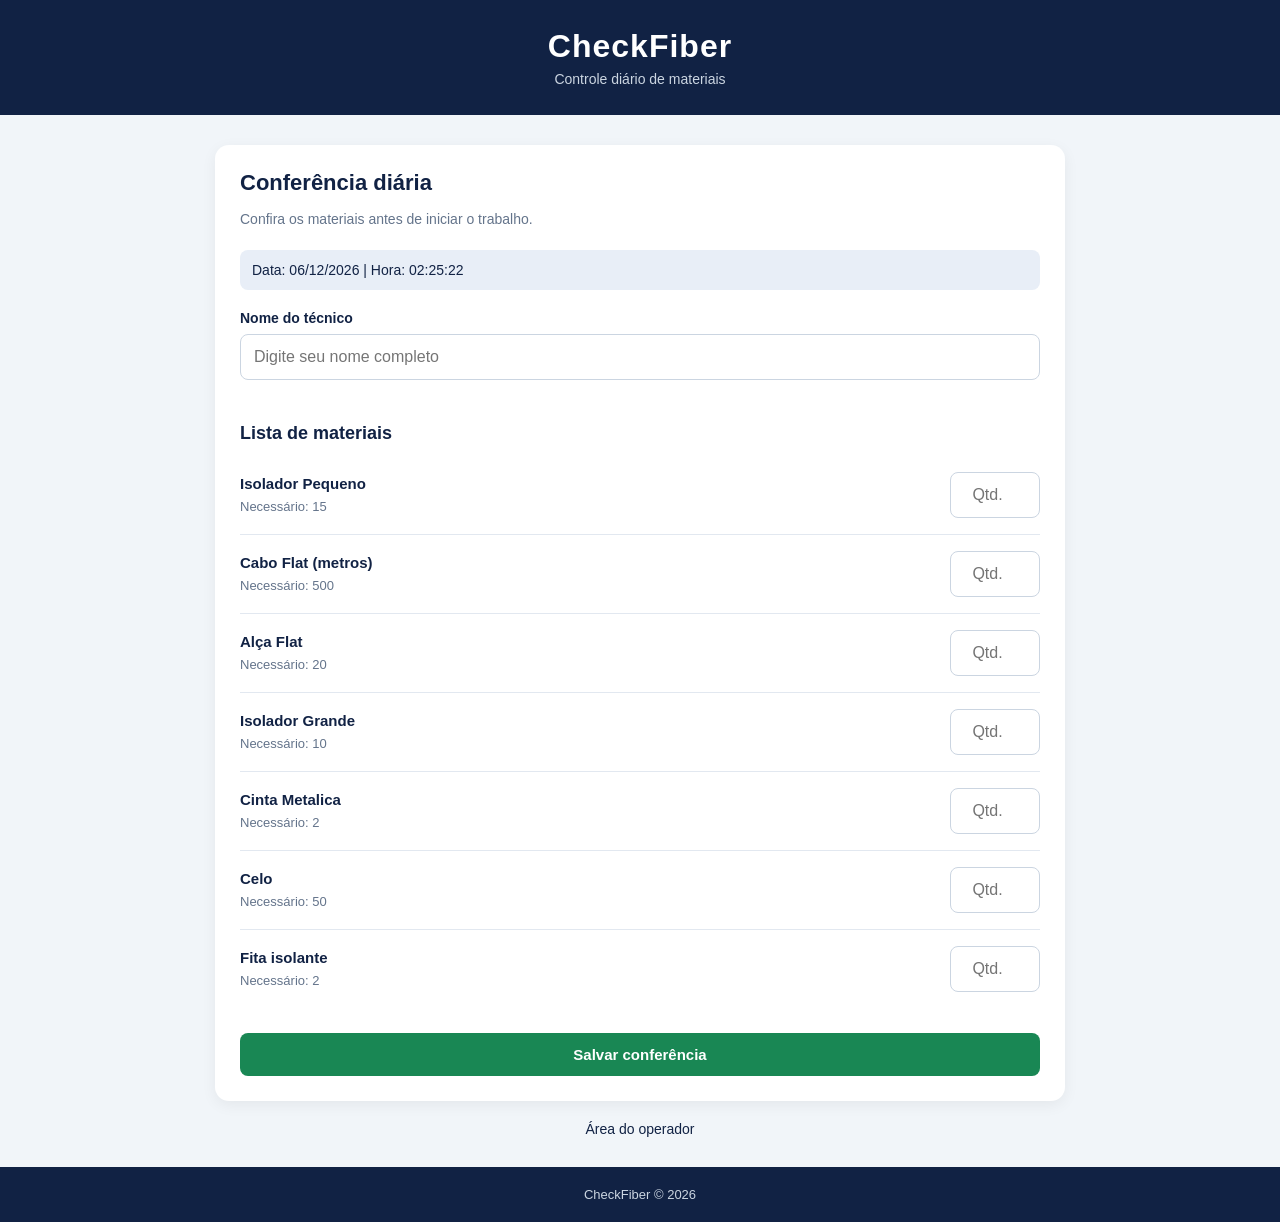
==== index.html @ 6967b3c9 "CheckFiber criado 3 telas onde operador e técnico podem manter um controle de matérias, sistema é es" ====
<!DOCTYPE html>
<html lang="pt-BR">
<head>
    <meta charset="UTF-8">
    <meta name="viewport" content="width=device-width, initial-scale=1.0">
    <title>CheckFiber | Conferência</title>
    <link rel="stylesheet" href="css/style.css">
    <script src="js/script.js" defer></script>
</head>
<body>

    <header>
        <h1>CheckFiber</h1>
        <p>Controle diário de materiais</p>
    </header>

    <main class="container">

        <section class="card">

            <h2>Conferência diária</h2>
            <p class="subtitulo">Confira os materiais antes de iniciar o trabalho.</p>

            <div class="data" id="dataAtual"></div>

            <form id="formConferencia">

                <label for="nomeTecnico">Nome do técnico</label>
                <input type="text" id="nomeTecnico"
                       placeholder="Digite seu nome completo" required>

                <h3>Lista de materiais</h3>

                <div id="listaConferencia"></div>

                <button type="submit" class="btn verde">
                    Salvar conferência
                </button>

                <p id="mensagem" class="mensagem" role="status"></p>

            </form>

        </section>

        <a class="link" href="login.html">Área do operador</a>

    </main>

    <footer>CheckFiber © 2026</footer>

</body>
</html>
---- css/style.css ----
/* ==============================
   CONFIGURAÇÕES GERAIS
============================== */

* {
    margin: 0;
    padding: 0;
    box-sizing: border-box;
    font-family: Arial, Helvetica, sans-serif;
}

:root {
    --azul: #112244;
    --verde: #198754;
    --vermelho: #dc3545;
    --fundo: #f1f5f9;
    --branco: #ffffff;
    --cinza: #64748b;
}

body {
    background-color: var(--fundo);
    color: var(--azul);
    min-height: 100vh;
    display: flex;
    flex-direction: column;
}

/* ==============================
   CABEÇALHO
============================== */

header {
    background-color: var(--azul);
    color: white;
    padding: 28px 20px;
    text-align: center;
}

header h1 {
    font-size: 32px;
    letter-spacing: 1px;
    margin-bottom: 6px;
}

header p {
    color: #cbd5e1;
    font-size: 14px;
}

/* ==============================
   CONTEÚDO
============================== */

.container {
    width: 92%;
    max-width: 850px;
    margin: 30px auto;
    flex: 1;
}

.login {
    max-width: 420px;
}

.card {
    background-color: var(--branco);
    padding: 25px;
    border-radius: 14px;
    margin-bottom: 20px;
    box-shadow: 0 4px 15px rgba(0, 0, 0, 0.06);
}

h2 {
    font-size: 22px;
    margin-bottom: 12px;
}

h3 {
    font-size: 18px;
    margin: 25px 0 12px;
}

.subtitulo {
    color: var(--cinza);
    font-size: 14px;
    line-height: 1.6;
    margin-bottom: 20px;
}

.data {
    background-color: #e8eef7;
    padding: 12px;
    border-radius: 8px;
    font-size: 14px;
    margin-bottom: 20px;
}

/* ==============================
   FORMULÁRIOS
============================== */

label {
    display: block;
    font-size: 14px;
    font-weight: bold;
    margin-bottom: 8px;
}

input {
    width: 100%;
    padding: 13px;
    border: 1px solid #cbd5e1;
    border-radius: 8px;
    font-size: 16px;
    margin-bottom: 18px;
    outline: none;
    background-color: white;
}

input:focus {
    border-color: var(--azul);
    box-shadow: 0 0 0 3px rgba(17, 34, 68, 0.08);
}

/* ==============================
   BOTÕES
============================== */

.btn {
    display: inline-block;
    width: 100%;
    padding: 13px 18px;
    border: none;
    border-radius: 8px;
    background-color: var(--azul);
    color: white;
    text-decoration: none;
    text-align: center;
    font-size: 15px;
    font-weight: bold;
    cursor: pointer;
    transition: 0.2s;
}

.btn:hover {
    filter: brightness(1.15);
}

.btn:disabled {
    opacity: 0.5;
    cursor: not-allowed;
}

.verde {
    background-color: var(--verde);
}

.vermelho {
    background-color: var(--vermelho);
}

.link {
    display: block;
    text-align: center;
    color: var(--azul);
    font-size: 14px;
    text-decoration: none;
    margin-top: 20px;
}

.link:hover {
    text-decoration: underline;
}

nav {
    display: flex;
    justify-content: space-between;
    gap: 12px;
    margin-bottom: 20px;
}

nav .btn {
    width: auto;
}

/* ==============================
   LISTA DE MATERIAIS
============================== */

.material {
    display: flex;
    justify-content: space-between;
    align-items: center;
    gap: 15px;
    padding: 16px 0;
    border-bottom: 1px solid #e2e8f0;
}

.material:last-child {
    border-bottom: none;
}

.material strong {
    display: block;
    font-size: 15px;
    margin-bottom: 5px;
    overflow-wrap: anywhere;
}

.material small {
    color: var(--cinza);
    font-size: 13px;
}

.material input {
    width: 90px;
    margin: 0;
    text-align: center;
    flex-shrink: 0;
}

.material .btn {
    width: auto;
    font-size: 12px;
    padding: 10px;
}

#listaConferencia {
    margin-bottom: 25px;
}

/* ==============================
   HISTÓRICO
============================== */

.resumo {
    display: grid;
    grid-template-columns: 1fr 1fr;
    gap: 15px;
    margin-bottom: 20px;
}

.indicador {
    background-color: white;
    padding: 20px;
    border-radius: 12px;
    text-align: center;
    box-shadow: 0 4px 15px rgba(0, 0, 0, 0.05);
}

.indicador p {
    color: var(--cinza);
    font-size: 14px;
    margin-bottom: 10px;
}

.indicador strong {
    font-size: 32px;
}

#totalPendencias {
    color: var(--vermelho);
}

.registro {
    border: 1px solid #e2e8f0;
    border-radius: 10px;
    padding: 16px;
    margin-top: 15px;
}

.registro h3 {
    margin: 0 0 8px;
}

.registro p {
    font-size: 14px;
    margin-bottom: 8px;
}

.registro details {
    margin-top: 12px;
}

.registro summary {
    cursor: pointer;
    font-size: 14px;
    font-weight: bold;
    padding: 10px 0;
}

.status-ok {
    color: var(--verde);
    font-weight: bold;
}

.status-falta {
    color: var(--vermelho);
    font-weight: bold;
}

/* ==============================
   MENSAGENS
============================== */

.mensagem {
    font-size: 14px;
    font-weight: bold;
    text-align: center;
    line-height: 1.5;
}

.mensagem:not(:empty) {
    padding: 14px;
    margin-top: 15px;
    border-radius: 8px;
}

.sucesso {
    color: #166534;
    background-color: #dcfce7;
}

.erro {
    color: #991b1b;
    background-color: #fee2e2;
}

/* ==============================
   RODAPÉ
============================== */

footer {
    background-color: var(--azul);
    color: #cbd5e1;
    text-align: center;
    padding: 20px;
    font-size: 13px;
}

/* ==============================
   RESPONSIVIDADE
============================== */

@media (max-width: 600px) {

    header {
        padding: 22px 15px;
    }

    header h1 {
        font-size: 27px;
    }

    .container {
        margin: 18px auto;
        width: 94%;
    }

    .card {
        padding: 18px;
    }

    h2 {
        font-size: 20px;
    }

    .material {
        gap: 10px;
    }

    .material input {
        width: 75px;
    }

    .material strong {
        font-size: 14px;
    }

    .indicador {
        padding: 15px 8px;
    }

    .indicador p {
        font-size: 12px;
    }
}
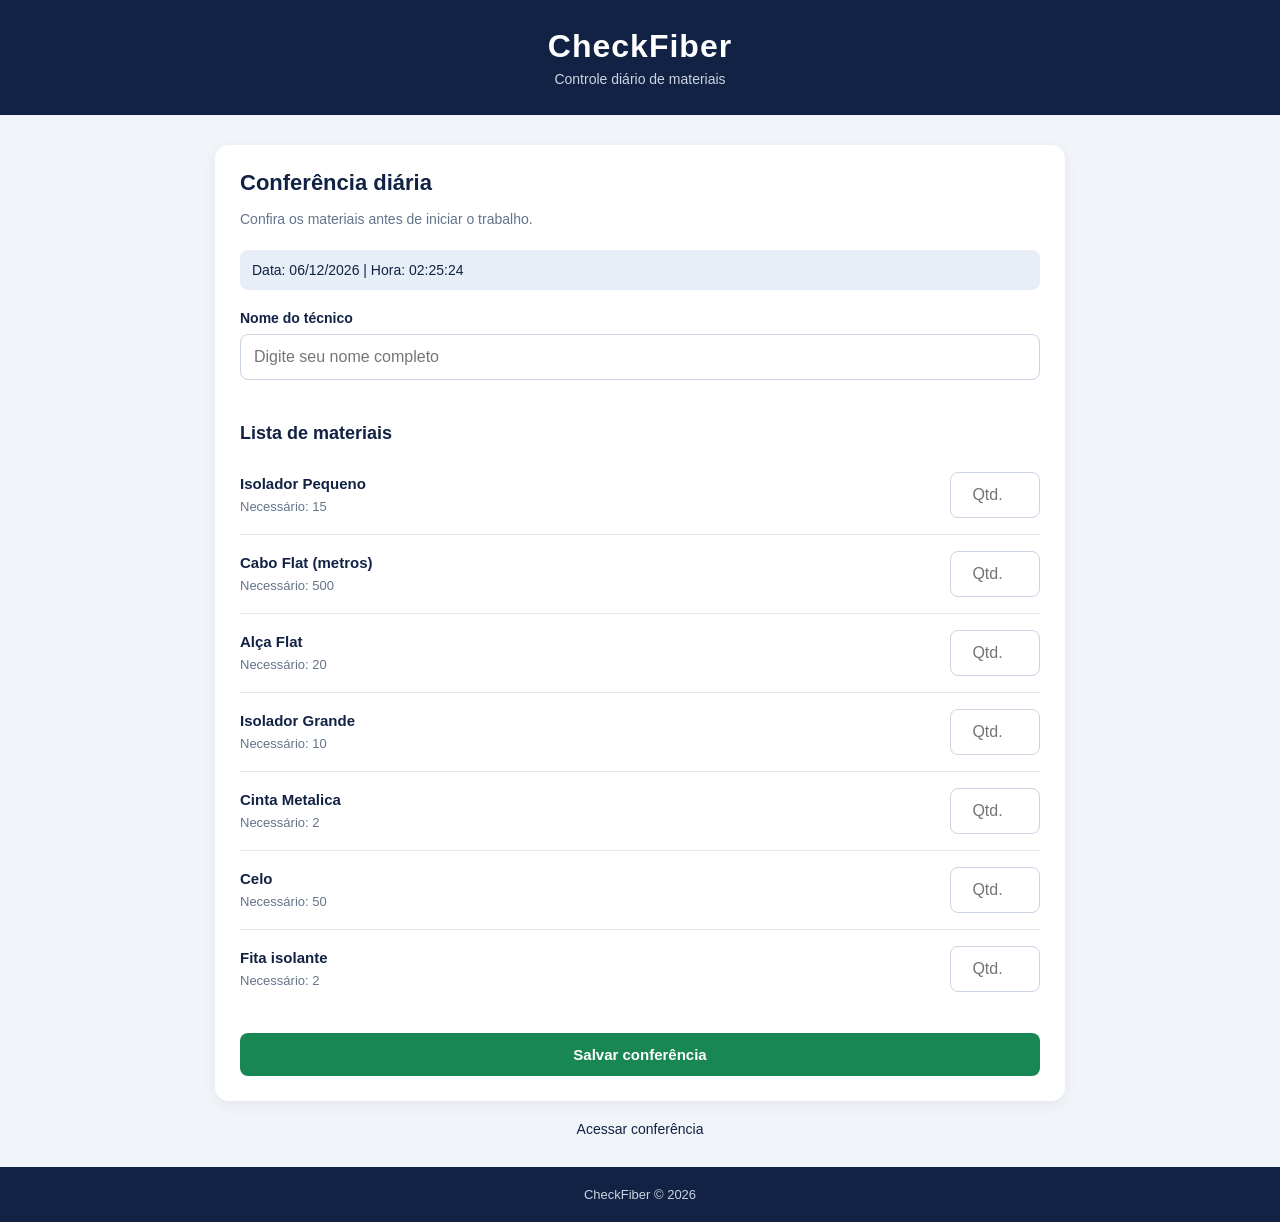
==== commit d9eb3b19: "Alterar pagina inicial para login do operador" ====
--- a/index.html
+++ b/index.html
@@ -44,7 +44,7 @@
 
         </section>
 
-        <a class="link" href="login.html">Área do operador</a>
+        <a class="link" href="tecnico.html">Acessar conferência</a>
 
     </main>
 
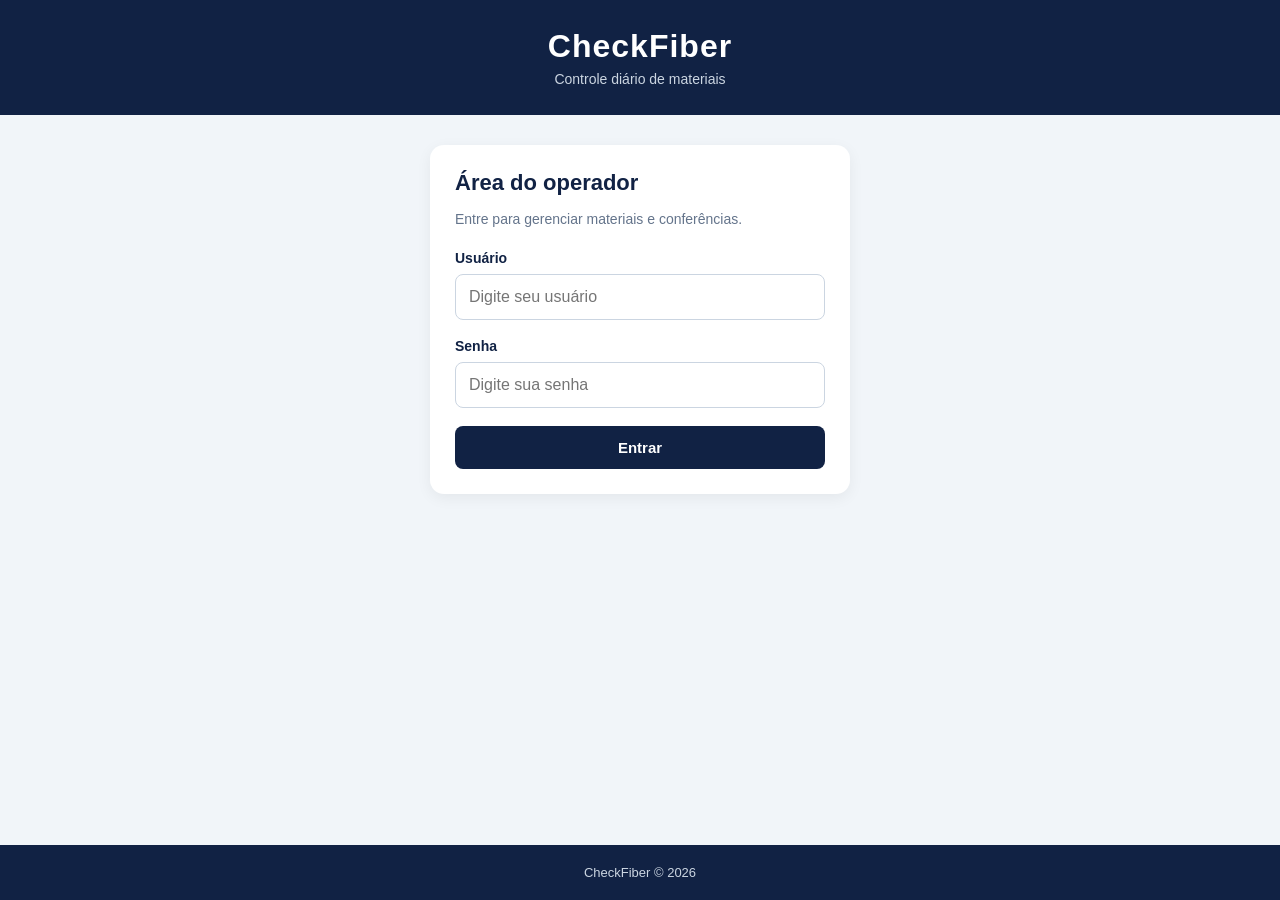
==== commit ab2bf7b6: "corrigido apontamento da tela inicial" ====
--- a/index.html
+++ b/index.html
@@ -4,7 +4,8 @@
 <head>
     <meta charset="UTF-8">
     <meta name="viewport" content="width=device-width, initial-scale=1.0">
-    <title>CheckFiber | Conferência</title>
+    <title>CheckFiber | Login</title>
+
     <link rel="stylesheet" href="css/style.css">
     <script src="js/script.js" defer></script>
 </head>
@@ -15,36 +16,45 @@
         <p>Controle diário de materiais</p>
     </header>
 
-    <main class="container">
+    <main class="container login">
 
         <section class="card">
 
-            <h2>Conferência diária</h2>
-            <p class="subtitulo">Confira os materiais antes de iniciar o trabalho.</p>
+            <h2>Área do operador</h2>
 
-            <div class="data" id="dataAtual"></div>
+            <p class="subtitulo">
+                Entre para gerenciar materiais e conferências.
+            </p>
 
-            <form id="formConferencia">
+            <form id="formLogin">
 
-                <label for="nomeTecnico">Nome do técnico</label>
-                <input type="text" id="nomeTecnico"
-                       placeholder="Digite seu nome completo" required>
+                <label for="usuario">Usuário</label>
 
-                <h3>Lista de materiais</h3>
+                <input type="text"
+                       id="usuario"
+                       placeholder="Digite seu usuário"
+                       autocomplete="username"
+                       required>
 
-                <div id="listaConferencia"></div>
+                <label for="senha">Senha</label>
 
-                <button type="submit" class="btn verde">
-                    Salvar conferência
+                <input type="password"
+                       id="senha"
+                       placeholder="Digite sua senha"
+                       autocomplete="current-password"
+                       required>
+
+                <button type="submit" class="btn">
+                    Entrar
                 </button>
 
-                <p id="mensagem" class="mensagem" role="status"></p>
+                <p id="mensagem"
+                   class="mensagem"
+                   role="status"></p>
 
             </form>
 
         </section>
-
-        <a class="link" href="tecnico.html">Acessar conferência</a>
 
     </main>
 
